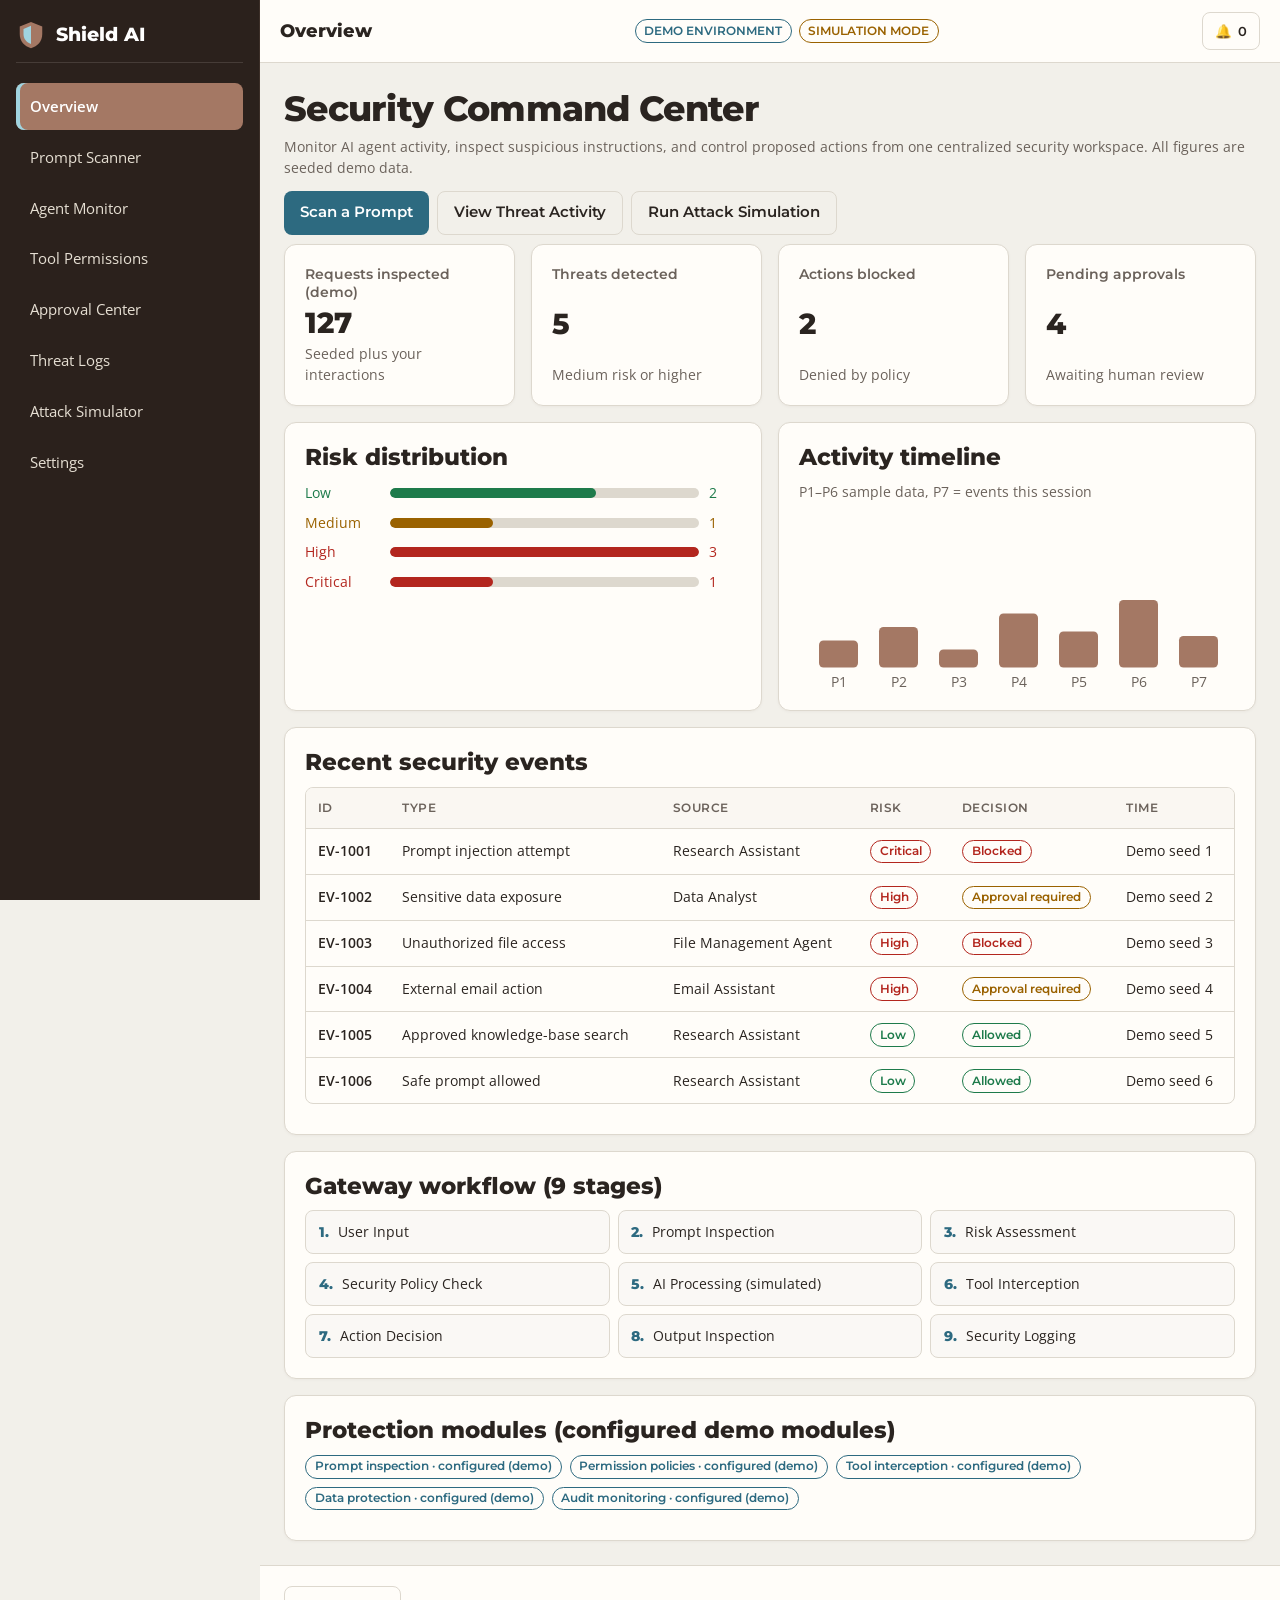
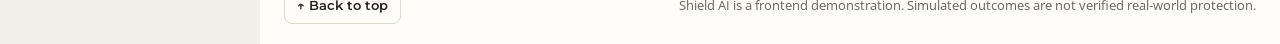
==== shield-ai/index.html @ d983a5f2 "feat: add Project 1 (Shield AI) with full responsive layout per DecodeLabs specification" ====
<!DOCTYPE html>
<html lang="en">
<head>
<meta charset="utf-8">
<meta name="viewport" content="width=device-width, initial-scale=1, viewport-fit=cover">
<title>Shield AI — AI Agent Security Shield</title>
<link rel="preconnect" href="https://fonts.googleapis.com">
<link rel="preconnect" href="https://fonts.gstatic.com" crossorigin>
<link href="https://fonts.googleapis.com/css2?family=Montserrat:wght@600;800&family=Open+Sans:wght@400;600&display=swap" rel="stylesheet">
<link rel="stylesheet" href="css/style.css">
<link rel="stylesheet" href="css/responsive.css">
</head>
<body>
<div class="shell">
<aside id="side" aria-label="Sidebar navigation" role="navigation">
  <div class="brand-row">
    <div class="brand">
      <svg width="30" height="30" viewBox="0 0 32 32" aria-hidden="true" focusable="false"><path d="M16 2 4 7v8c0 8 5 13 12 15 7-2 12-7 12-15V7z" fill="#A47864"/><path d="M16 6 8 9.5V15c0 5.5 3.3 9 8 10.6V6z" fill="#A0D4E0"/></svg>
      <span>Shield AI</span>
    </div>
    <button class="drawer-close" id="drawer-close" aria-label="Close navigation menu">✕</button>
  </div>
  <nav aria-label="Primary" id="nav"></nav>
</aside>
<div id="overlay" class="drawer-overlay" aria-hidden="true"></div>

<div class="content-wrapper">
<header class="top">
  <div class="top-brand-group">
    <button class="btn alt sm" id="menu" aria-label="Open navigation menu" aria-expanded="false" aria-controls="side">☰ Menu</button>
    <strong id="pname">Overview</strong>
  </div>
  <div class="env-badges">
    <span class="badge info" title="Demo Environment">DEMO ENVIRONMENT</span>
    <span class="badge warn" title="Simulation Mode">SIMULATION MODE</span>
  </div>
  <button class="btn alt sm" id="bell" aria-label="Notifications">🔔 <span id="bn">0</span></button>
</header>

<main id="main">

<section id="v-overview">
  <h1>Security Command Center</h1>
  <p class="note" style="margin:.4rem 0 .8rem">Monitor AI agent activity, inspect suspicious instructions, and control proposed actions from one centralized security workspace. All figures are seeded demo data.</p>
  <div class="row">
    <button class="btn" data-go="scanner">Scan a Prompt</button>
    <button class="btn alt" data-go="logs">View Threat Activity</button>
    <button class="btn alt" data-go="sim">Run Attack Simulation</button>
  </div>
  <div class="grid g4" id="kpis"></div>
  <div class="grid g2" style="margin-top:1rem">
    <article class="card">
      <h2>Risk distribution</h2>
      <div id="risk"></div>
    </article>
    <article class="card">
      <h2>Activity timeline</h2>
      <p class="note" style="margin-bottom:.5rem">P1–P6 sample data, P7 = events this session</p>
      <svg id="chart" viewBox="0 0 280 120" role="img" aria-label="Bar chart of sample security activity" width="100%"></svg>
    </article>
  </div>
  <article class="card" style="margin-top:1rem">
    <h2>Recent security events</h2>
    <div class="wrap" tabindex="0" role="region" aria-label="Recent security events table">
      <table>
        <thead><tr><th>ID</th><th>Type</th><th>Source</th><th>Risk</th><th>Decision</th><th>Time</th></tr></thead>
        <tbody id="recent"></tbody>
      </table>
    </div>
  </article>
  <article class="card" style="margin-top:1rem">
    <h2>Gateway workflow (9 stages)</h2>
    <ol class="flow" id="wf9"></ol>
  </article>
  <article class="card" style="margin-top:1rem">
    <h2>Protection modules (configured demo modules)</h2>
    <div class="row" id="mods"></div>
  </article>
</section>

<section id="v-scanner" hidden>
  <h1>Prompt Scanner</h1>
  <p class="note" style="margin:.4rem 0 .8rem">Inspect natural-language instructions for prompt injection, jailbreaks, and sensitive data leakage.</p>
  <div class="grid g2" style="margin-top:.8rem">
    <article class="card">
      <label for="pin">Prompt to inspect</label>
      <textarea id="pin" rows="6" maxlength="1000" placeholder="Enter prompt to analyze for safety..."></textarea>
      <p class="note"><span id="cc">0</span>/1000 characters · <span id="st" role="status">Ready</span></p>
      <div class="row">
        <button class="btn" id="an">Analyze Prompt</button>
        <button class="btn alt" id="cl">Clear</button>
      </div>
      <h3 style="margin-top:.8rem">Example prompts</h3>
      <div class="row" id="ex"></div>
      <p class="note" style="margin-top:.8rem">Raw prompts are never stored. Pattern matching is a first-stage heuristic and cannot catch every injection or data leak.</p>
    </article>
    <article class="card" id="sres" aria-live="polite">
      <p class="note">Results appear here.</p>
    </article>
  </div>
</section>

<section id="v-agents" hidden>
  <h1>Agent Monitor</h1>
  <p class="note" style="margin:.4rem 0 .8rem">Simulated autonomous agents with active permission bounds and policy telemetry. No real agent is connected.</p>
  <div class="grid g2" id="ag" style="margin-top:.8rem"></div>
  <article class="card" style="margin-top:1rem">
    <h2 id="agt">Select an agent</h2>
    <ol class="flow" id="agf"></ol>
  </article>
</section>

<section id="v-perms" hidden>
  <h1>Tool Permissions</h1>
  <p class="note" style="margin:.4rem 0 .8rem">Agents propose; policy decides. These toggles change local demo state only and do not enforce real server-side access control.</p>
  <article class="card" style="margin-top:.8rem">
    <h2>Policy switches</h2>
    <div id="pol"></div>
  </article>
  <article class="card" style="margin-top:.8rem">
    <h2>Permission matrix</h2>
    <div class="wrap" tabindex="0" role="region" aria-label="Tool permissions table">
      <table>
        <thead><tr><th>Tool</th><th>Description</th><th>Agent</th><th>Risk</th><th>Permission</th></tr></thead>
        <tbody id="pt"></tbody>
      </table>
    </div>
    <div class="row" style="margin-top:.8rem">
      <button class="btn alt" id="prst">Reset to defaults</button>
    </div>
  </article>
  <article class="card" style="margin-top:1rem">
    <h3>Least privilege principle</h3>
    <p class="note">Agents should receive only the permissions necessary to perform their assigned tasks, preventing unauthorized data exfiltration or destructive actions.</p>
  </article>
</section>

<section id="v-appr" hidden>
  <h1>Approval Center</h1>
  <p class="note" style="margin:.4rem 0 .8rem"><strong>Demo approval center only — no external operations are executed.</strong></p>
  <article class="card" style="margin-top:.8rem">
    <h2>Pending and resolved actions</h2>
    <div class="wrap" tabindex="0" role="region" aria-label="Approval requests table">
      <table>
        <thead><tr><th>ID</th><th>Agent</th><th>Operation</th><th>Risk</th><th>Reason</th><th>Status</th><th>Actions</th></tr></thead>
        <tbody id="ap"></tbody>
      </table>
    </div>
  </article>
</section>

<section id="v-logs" hidden>
  <h1>Threat Logs</h1>
  <p class="note" style="margin:.4rem 0 .8rem">Audited security events and intercept records. Seeded records are demonstration data.</p>
  <article class="card" style="margin-top:.8rem">
    <div class="grid g4">
      <div><label for="fq">Search</label><input id="fq" type="search" placeholder="Filter by keyword..."></div>
      <div><label for="fs">Severity</label><select id="fs"><option value="">All severities</option><option>Low</option><option>Medium</option><option>High</option><option>Critical</option></select></div>
      <div><label for="fc">Category</label><select id="fc"></select></div>
      <div><label for="fd">Decision</label><select id="fd"><option value="">All decisions</option><option>Allowed</option><option>Approval required</option><option>Blocked</option></select></div>
    </div>
    <div class="row" style="margin-top:.8rem">
      <button class="btn alt sm" id="fx">Clear filters</button>
      <span class="note" id="fcnt"></span>
    </div>
    <div class="wrap" tabindex="0" role="region" aria-label="Threat logs table">
      <table>
        <thead><tr><th>ID</th><th>Time</th><th>Category</th><th>Severity</th><th>Source</th><th>Decision</th></tr></thead>
        <tbody id="lt"></tbody>
      </table>
    </div>
  </article>
</section>

<section id="v-sim" hidden>
  <h1>Attack Simulator</h1>
  <p class="note" style="margin:.4rem 0 .8rem">Test policy enforcement against simulated threat vectors. Every scenario is evaluated locally in the browser.</p>
  <div class="grid g2" style="margin-top:.8rem">
    <article class="card">
      <label for="sc">Scenario</label>
      <select id="sc"></select>
      <p id="sd" class="note" style="margin:.5rem 0"></p>
      <button class="btn" id="run">Run simulation</button>
      <ol class="flow" id="sf" style="margin-top:.8rem"></ol>
    </article>
    <article class="card" id="sr" aria-live="polite">
      <p class="note">Run a scenario to see the security decision.</p>
    </article>
  </div>
</section>

<section id="v-set" hidden>
  <h1>Settings</h1>
  <p class="note" style="margin:.4rem 0 .8rem">Local demo preferences and threshold configuration. These adjust frontend demo behaviour only.</p>
  <article class="card" style="margin-top:.8rem">
    <label for="sens">Risk sensitivity threshold</label>
    <select id="sens">
      <option value="0.8">Low (0.8x multiplier)</option>
      <option value="1">Balanced (1.0x default)</option>
      <option value="1.25">High (1.25x strict)</option>
    </select>
    <div class="sw"><input type="checkbox" id="ab"><label for="ab">Automatically block critical risk</label></div>
    <div class="sw"><input type="checkbox" id="ha"><label for="ha">Require human approval for high risk</label></div>
    <div class="sw"><input type="checkbox" id="mk"><label for="mk">Mask sensitive data in results</label></div>
    <div class="sw"><input type="checkbox" id="nt"><label for="nt">Show toast notifications</label></div>
    <div class="row" style="margin-top:1rem">
      <button class="btn" id="sv">Apply settings</button>
      <button class="btn alt" id="sr2">Reset to defaults</button>
      <button class="btn alt" id="clr">Clear demo activity</button>
    </div>
  </article>
</section>

</main>

<footer class="site-footer">
  <button class="btn alt sm" id="top" aria-label="Scroll back to top">↑ Back to top</button>
  <span>Shield AI is a frontend demonstration. Simulated outcomes are not verified real-world protection.</span>
</footer>
</div></div>

<dialog id="dlg" aria-labelledby="dt">
  <h2 id="dt"></h2>
  <div id="db"></div>
  <div class="row" style="justify-content:flex-end;margin-top:1rem">
    <button class="btn" id="dx">Close</button>
  </div>
</dialog>

<div id="toast" role="status" aria-live="polite" hidden></div>

<script src="js/app.js"></script>
</body>
</html>
---- shield-ai/css/style.css ----
/* ==========================================================================
   Shield AI — AI Agent Security Shield (DecodeLabs Project 1)
   Mobile-First Base & Component Stylesheet
   ========================================================================== */

:root {
  /* DecodeLabs 2025 Palette */
  --mocha: #A47864;      /* Stability */
  --blue: #A0D4E0;       /* Trust */
  --grey: #F2F0EA;       /* Refinement */
  --ink: #2A2420;        /* Deep readable text */
  --mute: #6B625B;       /* Secondary text */
  --line: #DDD8CE;       /* Subtle warm borders */
  --card: #FFFDF9;       /* Card background */
  --side: #2B211C;       /* Dark sidebar */
  --acc: #2D6A80;        /* Primary action teal */
  --acc-hover: #225364;  /* Hover state */
  --ok: #1E7B4B;         /* Verified / Allowed */
  --warn: #9A6200;       /* Caution / Restricted */
  --bad: #B3261E;        /* Danger / Blocked */
  
  /* Typography: Max 2 font families, 3 weights (400, 600, 800) */
  --h: "Montserrat", -apple-system, BlinkMacSystemFont, "Segoe UI", Roboto, sans-serif;
  --b: "Open Sans", -apple-system, BlinkMacSystemFont, "Segoe UI", Roboto, sans-serif;
}

/* --------------------------------------------------------------------------
   Reset & Document Base
   -------------------------------------------------------------------------- */
*, *::before, *::after {
  box-sizing: border-box;
  margin: 0;
  padding: 0;
}

html {
  scroll-behavior: smooth;
  -webkit-text-size-adjust: 100%;
}

body {
  font-family: var(--b);
  font-weight: 400;
  font-size: clamp(0.875rem, 0.4vw + 0.8rem, 1rem);
  line-height: 1.55;
  background-color: var(--grey);
  color: var(--ink);
  overflow-x: hidden;
  min-height: 100vh;
  min-height: 100dvh;
}

body.drawer-open {
  overflow: hidden;
}

/* --------------------------------------------------------------------------
   Fluid Typography
   -------------------------------------------------------------------------- */
h1, h2, h3 {
  font-family: var(--h);
  font-weight: 800;
  line-height: 1.25;
  color: var(--ink);
}

h1 {
  font-size: clamp(1.35rem, 2.5vw + 0.9rem, 2.2rem);
  letter-spacing: -0.02em;
}

h2 {
  font-size: clamp(1.1rem, 1.5vw + 0.75rem, 1.45rem);
  margin-bottom: 0.6rem;
}

h3 {
  font-size: clamp(0.95rem, 0.8vw + 0.75rem, 1.15rem);
  font-weight: 600;
}

p, .note {
  overflow-wrap: break-word;
}

.note {
  font-size: clamp(0.8rem, 0.3vw + 0.75rem, 0.875rem);
  color: var(--mute);
  line-height: 1.45;
}

code {
  font-family: ui-monospace, SFMono-Regular, Menlo, Monaco, Consolas, "Liberation Mono", monospace;
  font-size: 0.86em;
  background: rgba(42, 36, 32, 0.06);
  padding: 0.15rem 0.35rem;
  border-radius: 4px;
  word-break: break-all;
  overflow-wrap: anywhere;
}

/* Accessible Focus States */
:focus-visible {
  outline: 3px solid var(--blue);
  outline-offset: 2px;
}

/* Responsive Media & Assets */
img, svg {
  max-width: 100%;
  height: auto;
  display: block;
}

/* --------------------------------------------------------------------------
   Macro Layout (Mobile-First CSS Grid)
   -------------------------------------------------------------------------- */
.shell {
  display: grid;
  grid-template-columns: minmax(0, 1fr);
  min-height: 100vh;
  min-height: 100dvh;
  width: 100%;
  max-width: 100vw;
  position: relative;
}

.content-wrapper {
  display: flex;
  flex-direction: column;
  min-width: 0;
  max-width: 100%;
  width: 100%;
  min-height: 100vh;
  min-height: 100dvh;
}

main {
  flex: 1 0 auto;
  padding: clamp(0.85rem, 2.5vw, 1.5rem);
  width: 100%;
  max-width: 1300px;
  margin: 0 auto;
  min-width: 0;
}

section {
  min-width: 0;
  max-width: 100%;
}

/* --------------------------------------------------------------------------
   Navigation Sidebar & Mobile Drawer
   -------------------------------------------------------------------------- */
aside {
  position: fixed;
  inset: 0 auto 0 0;
  width: min(290px, 86vw);
  height: 100vh;
  height: 100dvh;
  background: var(--side);
  color: var(--grey);
  padding: 1.25rem 1rem;
  transform: translateX(-100%);
  transition: transform 0.25s cubic-bezier(0.4, 0, 0.2, 1);
  z-index: 100;
  overflow-y: auto;
  -webkit-overflow-scrolling: touch;
  display: flex;
  flex-direction: column;
  box-shadow: 2px 0 16px rgba(0, 0, 0, 0.3);
}

aside.open {
  transform: translateX(0);
}

.drawer-overlay {
  position: fixed;
  inset: 0;
  background: rgba(42, 36, 32, 0.65);
  backdrop-filter: blur(2px);
  -webkit-backdrop-filter: blur(2px);
  opacity: 0;
  pointer-events: none;
  transition: opacity 0.25s ease;
  z-index: 95;
}

.drawer-overlay.open {
  opacity: 1;
  pointer-events: auto;
}

.brand-row {
  display: flex;
  align-items: center;
  justify-content: space-between;
  gap: 0.5rem;
  margin-bottom: 1.25rem;
  padding-bottom: 0.75rem;
  border-bottom: 1px solid rgba(221, 216, 206, 0.15);
}

.brand {
  display: flex;
  gap: 0.65rem;
  align-items: center;
  font-family: var(--h);
  font-weight: 800;
  font-size: 1.2rem;
  color: #FFF;
}

.drawer-close {
  display: inline-flex;
  align-items: center;
  justify-content: center;
  background: transparent;
  border: 0;
  color: #E6DFD3;
  font-size: 1.3rem;
  width: 44px;
  height: 44px;
  border-radius: 8px;
  cursor: pointer;
  transition: background 0.15s, color 0.15s;
}

.drawer-close:hover {
  background: #3C2F28;
  color: #FFF;
}

nav {
  display: flex;
  flex-direction: column;
  gap: 0.25rem;
}

nav button {
  display: flex;
  align-items: center;
  width: 100%;
  text-align: left;
  background: none;
  border: 0;
  color: #E6DFD3;
  padding: 0.75rem 0.9rem;
  border-radius: 8px;
  font: inherit;
  font-size: 0.92rem;
  cursor: pointer;
  min-height: 44px;
  transition: background 0.15s, color 0.15s;
}

nav button:hover,
nav button:focus-visible {
  background: #3C2F28;
  color: #FFF;
}

nav button[aria-current=page] {
  background: var(--mocha);
  color: #FFF;
  font-weight: 600;
  box-shadow: inset 4px 0 0 var(--blue);
}

/* --------------------------------------------------------------------------
   Header (Top Bar)
   -------------------------------------------------------------------------- */
.top {
  display: flex;
  align-items: center;
  justify-content: space-between;
  gap: 0.6rem;
  flex-wrap: wrap;
  padding: 0.75rem clamp(0.75rem, 2vw, 1.25rem);
  background: var(--card);
  border-bottom: 1px solid var(--line);
  position: sticky;
  top: 0;
  z-index: 30;
}

.top-brand-group {
  display: flex;
  align-items: center;
  gap: 0.6rem;
}

#pname {
  font-family: var(--h);
  font-weight: 800;
  font-size: clamp(1rem, 1.8vw, 1.15rem);
  color: var(--ink);
  white-space: nowrap;
}

.env-badges {
  display: flex;
  gap: 0.4rem;
  align-items: center;
  flex-wrap: wrap;
}

@media (max-width: 620px) {
  .top {
    display: grid;
    grid-template-columns: 1fr auto;
    grid-template-areas:
      "brand bell"
      "badges badges";
    gap: 0.45rem;
    padding: 0.6rem clamp(0.75rem, 2vw, 1rem);
  }

  .top-brand-group {
    grid-area: brand;
  }

  #bell {
    grid-area: bell;
  }

  .env-badges {
    grid-area: badges;
    justify-content: flex-start;
  }
}

.badge {
  font-family: var(--h);
  font-weight: 600;
  font-size: clamp(0.68rem, 0.4vw + 0.62rem, 0.76rem);
  padding: 0.22rem 0.55rem;
  border-radius: 99px;
  border: 1px solid currentColor;
  display: inline-flex;
  align-items: center;
  gap: 0.3rem;
  white-space: nowrap;
  line-height: 1.2;
}

.ok   { color: var(--ok); }
.warn { color: var(--warn); }
.bad  { color: var(--bad); }
.info { color: var(--acc); }

/* --------------------------------------------------------------------------
   Buttons & Interactive Elements
   -------------------------------------------------------------------------- */
.btn {
  font-family: var(--h);
  font-weight: 600;
  font-size: clamp(0.85rem, 0.3vw + 0.8rem, 0.92rem);
  background: var(--acc);
  color: #FFF;
  border: 0;
  border-radius: 8px;
  padding: 0.65rem 1rem;
  min-height: 44px;
  display: inline-flex;
  align-items: center;
  justify-content: center;
  gap: 0.4rem;
  cursor: pointer;
  transition: background 0.15s, border-color 0.15s, transform 0.1s;
  text-decoration: none;
  line-height: 1.2;
  text-align: center;
}

.btn:hover {
  background: var(--acc-hover);
}

.btn:active {
  transform: translateY(1px);
}

.btn.alt {
  background: transparent;
  color: var(--ink);
  border: 1px solid var(--line);
}

.btn.alt:hover {
  background: rgba(164, 120, 100, 0.09);
  border-color: var(--mocha);
}

.btn.sm {
  min-height: 38px;
  padding: 0.35rem 0.75rem;
  font-size: 0.84rem;
}

.row {
  display: flex;
  gap: 0.5rem;
  flex-wrap: wrap;
  align-items: center;
  margin: 0.6rem 0;
}

/* --------------------------------------------------------------------------
   Cards & Layout Grids (Mobile-First)
   -------------------------------------------------------------------------- */
.grid {
  display: grid;
  gap: clamp(0.75rem, 1.8vw, 1rem);
  grid-template-columns: 1fr;
}

.card {
  background: var(--card);
  border: 1px solid var(--line);
  border-radius: 12px;
  padding: clamp(0.9rem, 2vw, 1.25rem);
  min-width: 0;
  max-width: 100%;
  width: 100%;
  box-shadow: 0 1px 3px rgba(42, 36, 32, 0.04);
}

.kpi {
  container-type: inline-size;
  display: flex;
  flex-direction: column;
  justify-content: space-between;
  min-height: 110px;
}

.kpi h3 {
  font-size: 0.88rem;
  color: var(--mute);
  font-weight: 600;
  line-height: 1.3;
}

.kpi b {
  display: block;
  font-family: var(--h);
  font-weight: 800;
  font-size: clamp(1.6rem, 5cqw + 1.2rem, 2.3rem);
  color: var(--ink);
  line-height: 1.1;
  margin: 0.35rem 0;
}

/* --------------------------------------------------------------------------
   Responsive Tables with Contained Scrolling
   -------------------------------------------------------------------------- */
.wrap {
  width: 100%;
  max-width: 100%;
  overflow-x: auto;
  -webkit-overflow-scrolling: touch;
  margin: 0.6rem 0;
  border-radius: 8px;
  border: 1px solid var(--line);
  background: var(--card);
  position: relative;
  scrollbar-width: thin;
}

.wrap::-webkit-scrollbar {
  height: 6px;
}

.wrap::-webkit-scrollbar-thumb {
  background: var(--line);
  border-radius: 3px;
}

table {
  width: 100%;
  border-collapse: collapse;
  font-size: 0.88rem;
  min-width: 580px;
}

th, td {
  text-align: left;
  padding: 0.65rem 0.75rem;
  border-bottom: 1px solid var(--line);
  vertical-align: middle;
}

th:first-child, td:first-child {
  white-space: nowrap;
  font-variant-numeric: tabular-nums;
  font-weight: 600;
}

th {
  background: #FAF7F2;
  font-family: var(--h);
  font-weight: 600;
  font-size: 0.78rem;
  color: var(--mute);
  text-transform: uppercase;
  letter-spacing: 0.04em;
  position: sticky;
  top: 0;
  z-index: 1;
}

tbody tr:last-child td {
  border-bottom: none;
}

tbody tr[data-id] {
  cursor: pointer;
  transition: background 0.12s;
}

tbody tr[data-id]:hover,
tbody tr[data-id]:focus-visible {
  background: rgba(164, 120, 100, 0.12);
}

.table-actions {
  display: inline-flex;
  gap: 0.35rem;
  align-items: center;
  flex-wrap: nowrap;
  white-space: nowrap;
}

/* --------------------------------------------------------------------------
   Forms & Controls
   -------------------------------------------------------------------------- */
textarea, input, select {
  font: inherit;
  width: 100%;
  padding: 0.65rem 0.8rem;
  border: 1px solid var(--line);
  border-radius: 8px;
  background: var(--card);
  color: var(--ink);
  min-height: 44px;
  transition: border-color 0.15s, box-shadow 0.15s;
}

textarea {
  min-height: 120px;
  resize: vertical;
  line-height: 1.5;
}

textarea:focus,
input:focus,
select:focus {
  border-color: var(--acc);
  box-shadow: 0 0 0 3px rgba(160, 212, 224, 0.35);
  outline: none;
}

label {
  font-weight: 600;
  font-size: 0.9rem;
  display: block;
  margin-bottom: 0.35rem;
}

.sw {
  display: flex;
  gap: 0.75rem;
  align-items: center;
  min-height: 44px;
  padding: 0.2rem 0;
}

.sw input[type=checkbox] {
  width: 22px;
  height: 22px;
  min-height: 22px;
  accent-color: var(--acc);
  cursor: pointer;
  flex-shrink: 0;
}

.sw label {
  margin-bottom: 0;
  cursor: pointer;
  font-weight: 600;
}

/* --------------------------------------------------------------------------
   Data Visualizations & Workflow Stages
   -------------------------------------------------------------------------- */
.bar {
  height: 100%;
  border-radius: 99px;
  background: currentColor;
  transition: width 0.3s ease;
}

.rb {
  display: grid;
  grid-template-columns: 75px 1fr 32px;
  gap: 0.6rem;
  align-items: center;
  margin: 0.5rem 0;
  font-size: 0.88rem;
}

.rb div {
  background: var(--line);
  border-radius: 99px;
  height: 10px;
  overflow: hidden;
}

.flow {
  display: grid;
  gap: 0.5rem;
  grid-template-columns: 1fr;
  counter-reset: s;
}

.flow li {
  list-style: none;
  padding: 0.6rem 0.8rem;
  border: 1px solid var(--line);
  border-radius: 8px;
  font-size: 0.88rem;
  counter-increment: s;
  background: #FAF8F5;
  transition: all 0.2s;
  word-break: break-word;
}

.flow li::before {
  content: counter(s) ". ";
  font-weight: 800;
  font-family: var(--h);
  color: var(--acc);
  margin-right: 0.3rem;
}

.flow li.on {
  border-color: var(--acc);
  background: rgba(160, 212, 224, 0.22);
  font-weight: 600;
  box-shadow: 0 0 0 1px var(--acc);
}

.res {
  border-left: 6px solid currentColor;
}

#chart {
  width: 100%;
  height: auto;
  max-height: 180px;
  display: block;
}

/* --------------------------------------------------------------------------
   Modals, Toasts & Footer
   -------------------------------------------------------------------------- */
dialog {
  max-width: min(92vw, 560px);
  width: 100%;
  max-height: 88vh;
  max-height: 88dvh;
  overflow-y: auto;
  -webkit-overflow-scrolling: touch;
  border: 1px solid var(--line);
  border-radius: 14px;
  background: var(--card);
  color: var(--ink);
  padding: clamp(1rem, 3vw, 1.5rem);
  box-shadow: 0 12px 36px rgba(0, 0, 0, 0.22);
}

dialog::backdrop {
  background: rgba(42, 36, 32, 0.65);
  backdrop-filter: blur(3px);
  -webkit-backdrop-filter: blur(3px);
}

dialog h2 {
  margin-top: 0;
  padding-bottom: 0.5rem;
  border-bottom: 1px solid var(--line);
}

#db {
  margin: 1rem 0;
  line-height: 1.6;
  word-break: break-word;
}

#db p {
  margin: 0.5rem 0;
}

#toast {
  position: fixed;
  bottom: 1.25rem;
  right: 1.25rem;
  left: 1.25rem;
  max-width: 400px;
  margin: 0 auto;
  background: var(--side);
  color: #FFF;
  padding: 0.85rem 1.2rem;
  border-radius: 10px;
  z-index: 200;
  box-shadow: 0 6px 20px rgba(0, 0, 0, 0.3);
  font-size: 0.9rem;
}

.site-footer {
  padding: 1.25rem clamp(0.85rem, 2.5vw, 1.5rem);
  border-top: 1px solid var(--line);
  background: var(--card);
  margin-top: auto;
  display: flex;
  flex-wrap: wrap;
  gap: 0.75rem;
  align-items: center;
  justify-content: space-between;
  font-size: 0.82rem;
  color: var(--mute);
}

[hidden] {
  display: none !important;
}

/* Reduced Motion Preference */
@media (prefers-reduced-motion: reduce) {
  *, *::before, *::after {
    transition: none !important;
    animation: none !important;
  }
}
---- shield-ai/css/responsive.css ----
/* ==========================================================================
   Shield AI — AI Agent Security Shield (DecodeLabs Project 1)
   Responsive Breakpoints Stylesheet
   Mobile-First Strategy:
     - Default: Mobile (320px – 767px)
     - Intermediate Mobile / Phablet: 480px
     - Tablet: 768px – 1023px (DecodeLabs Recommended)
     - Desktop: 1024px and above (DecodeLabs Recommended)
     - Large Desktop: 1440px and above
   ========================================================================== */

/* --------------------------------------------------------------------------
   Phablet & Mobile Landscape (min-width: 480px)
   -------------------------------------------------------------------------- */
@media (min-width: 480px) {
  #kpis {
    grid-template-columns: repeat(2, 1fr);
  }

  .row .btn {
    flex: 0 1 auto;
  }
}

/* --------------------------------------------------------------------------
   Tablet Layout (min-width: 768px)
   -------------------------------------------------------------------------- */
@media (min-width: 768px) {
  main {
    padding: 1.5rem;
  }

  .g2 {
    grid-template-columns: repeat(2, minmax(0, 1fr));
  }

  .g4 {
    grid-template-columns: repeat(2, minmax(0, 1fr));
  }

  .flow {
    grid-template-columns: repeat(2, minmax(0, 1fr));
  }

  #toast {
    left: auto;
    margin: 0;
  }
}

/* --------------------------------------------------------------------------
   Desktop Layout (min-width: 1024px)
   -------------------------------------------------------------------------- */
@media (min-width: 1024px) {
  .shell {
    grid-template-columns: 260px minmax(0, 1fr);
  }

  aside {
    position: sticky;
    top: 0;
    height: 100vh;
    height: 100dvh;
    transform: none;
    box-shadow: none;
    z-index: 20;
    border-right: 1px solid #3C2F28;
    width: 260px;
  }

  aside.open {
    transform: none;
  }

  .drawer-overlay,
  .drawer-close,
  #menu {
    display: none !important;
  }

  .g4,
  #kpis {
    grid-template-columns: repeat(4, minmax(0, 1fr));
  }

  .g3 {
    grid-template-columns: repeat(3, minmax(0, 1fr));
  }

  #wf9 {
    grid-template-columns: repeat(3, minmax(0, 1fr));
  }
}

/* --------------------------------------------------------------------------
   Large Desktop / Ultra-Wide Layout (min-width: 1440px)
   -------------------------------------------------------------------------- */
@media (min-width: 1440px) {
  .shell {
    grid-template-columns: 280px minmax(0, 1fr);
  }

  aside {
    width: 280px;
  }

  main {
    max-width: 1440px;
    padding: 2rem;
  }
}
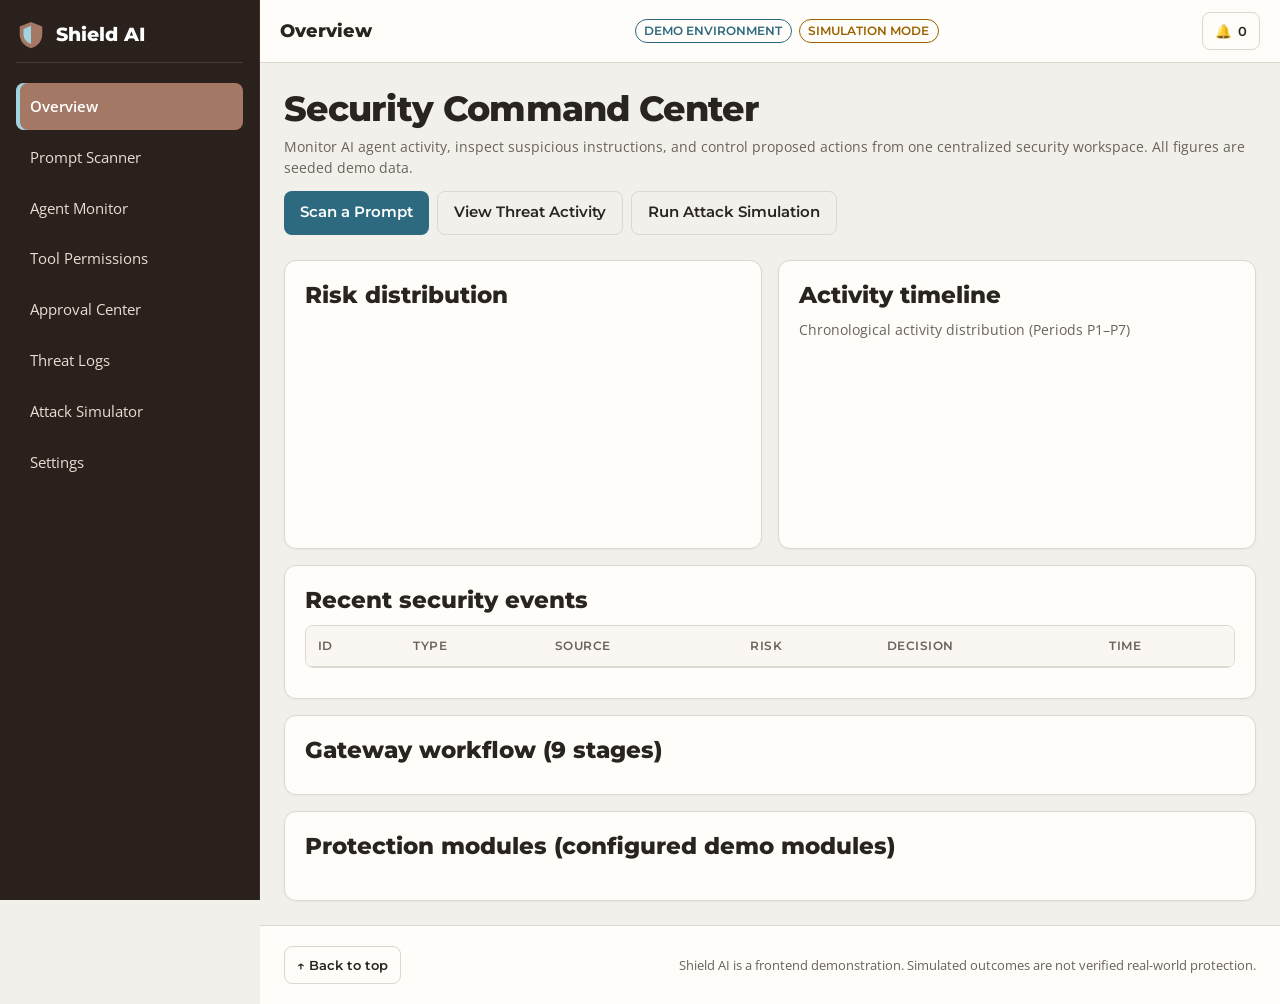
==== commit d44b6411: "feat: implement Project 2 backend API and full-stack integration (FastAPI + SQLite)" ====
--- a/shield-ai/index.html
+++ b/shield-ai/index.html
@@ -55,7 +55,7 @@
     </article>
     <article class="card">
       <h2>Activity timeline</h2>
-      <p class="note" style="margin-bottom:.5rem">P1–P6 sample data, P7 = events this session</p>
+      <p class="note" style="margin-bottom:.5rem">Chronological activity distribution (Periods P1–P7)</p>
       <svg id="chart" viewBox="0 0 280 120" role="img" aria-label="Bar chart of sample security activity" width="100%"></svg>
     </article>
   </div>
@@ -229,6 +229,7 @@
 
 <div id="toast" role="status" aria-live="polite" hidden></div>
 
+<script src="js/api.js"></script>
 <script src="js/app.js"></script>
 </body>
 </html>
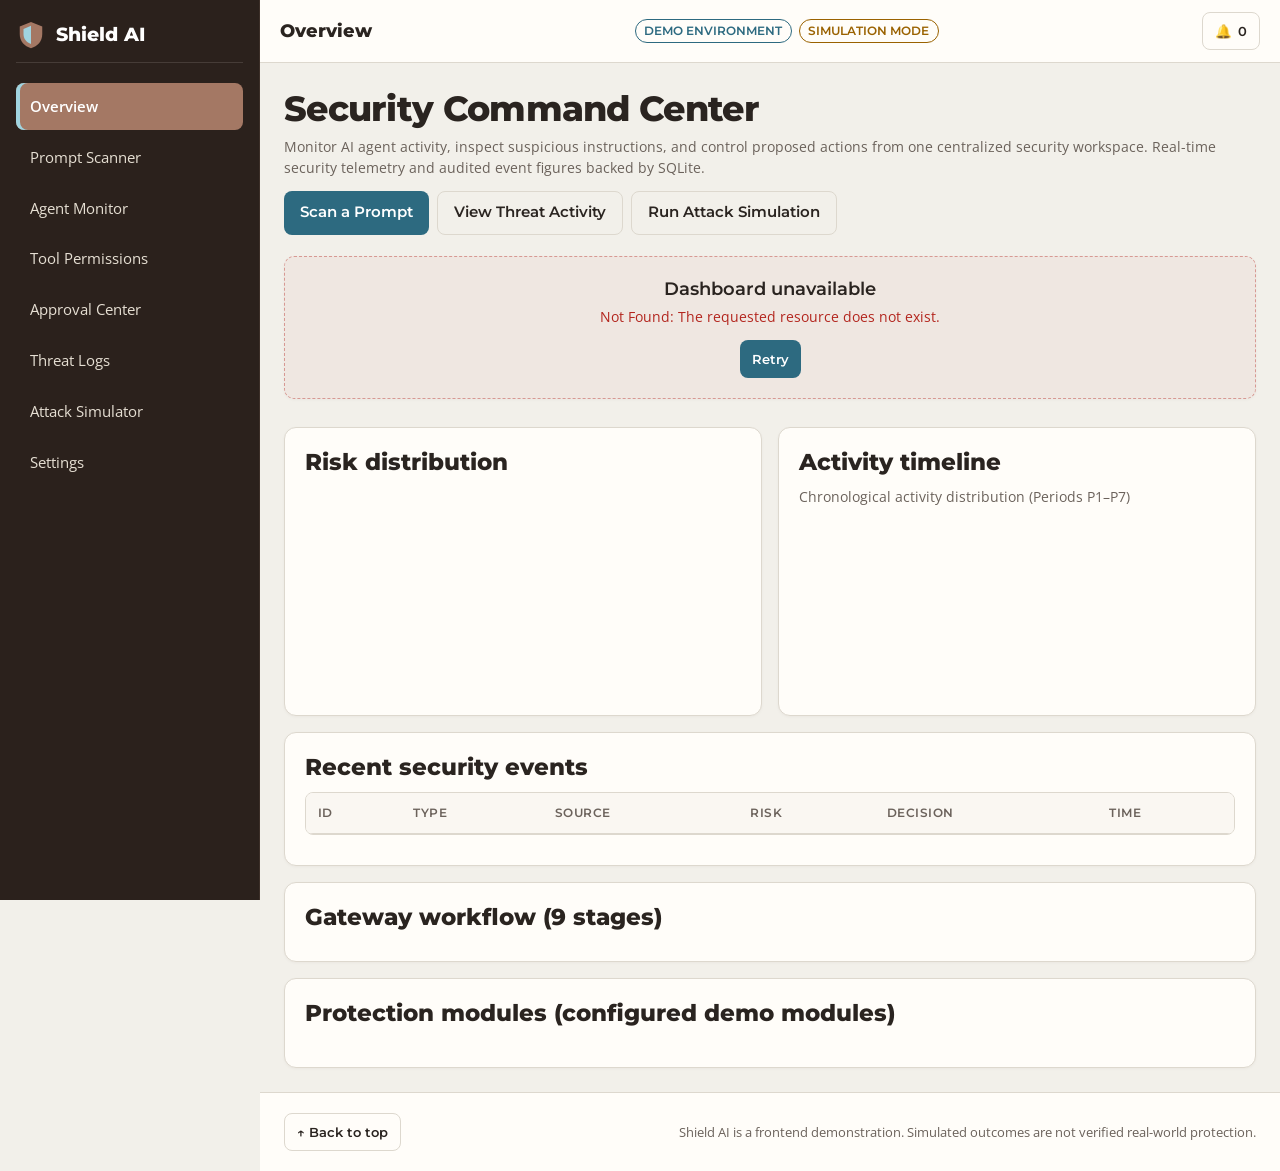
==== commit c0a1ed0b: "feat(project-4): complete full-stack frontend and backend integration (centralized API client + defe" ====
--- a/shield-ai/index.html
+++ b/shield-ai/index.html
@@ -41,7 +41,7 @@
 
 <section id="v-overview">
   <h1>Security Command Center</h1>
-  <p class="note" style="margin:.4rem 0 .8rem">Monitor AI agent activity, inspect suspicious instructions, and control proposed actions from one centralized security workspace. All figures are seeded demo data.</p>
+  <p class="note" style="margin:.4rem 0 .8rem">Monitor AI agent activity, inspect suspicious instructions, and control proposed actions from one centralized security workspace. Real-time security telemetry and audited event figures backed by SQLite.</p>
   <div class="row">
     <button class="btn" data-go="scanner">Scan a Prompt</button>
     <button class="btn alt" data-go="logs">View Threat Activity</button>
@@ -112,7 +112,7 @@
 
 <section id="v-perms" hidden>
   <h1>Tool Permissions</h1>
-  <p class="note" style="margin:.4rem 0 .8rem">Agents propose; policy decides. These toggles change local demo state only and do not enforce real server-side access control.</p>
+  <p class="note" style="margin:.4rem 0 .8rem">Agents propose; policy decides. Granular least-privilege permissions enforced server-side and persisted in SQLite.</p>
   <article class="card" style="margin-top:.8rem">
     <h2>Policy switches</h2>
     <div id="pol"></div>
@@ -174,7 +174,7 @@
 
 <section id="v-sim" hidden>
   <h1>Attack Simulator</h1>
-  <p class="note" style="margin:.4rem 0 .8rem">Test policy enforcement against simulated threat vectors. Every scenario is evaluated locally in the browser.</p>
+  <p class="note" style="margin:.4rem 0 .8rem">Test policy enforcement against simulated threat vectors. Scenarios are evaluated server-side through FastAPI policy hierarchy.</p>
   <div class="grid g2" style="margin-top:.8rem">
     <article class="card">
       <label for="sc">Scenario</label>
@@ -191,7 +191,7 @@
 
 <section id="v-set" hidden>
   <h1>Settings</h1>
-  <p class="note" style="margin:.4rem 0 .8rem">Local demo preferences and threshold configuration. These adjust frontend demo behaviour only.</p>
+  <p class="note" style="margin:.4rem 0 .8rem">Gateway security policy preferences and sensitivity thresholds persisted in the relational database.</p>
   <article class="card" style="margin-top:.8rem">
     <label for="sens">Risk sensitivity threshold</label>
     <select id="sens">
--- a/shield-ai/css/style.css
+++ b/shield-ai/css/style.css
@@ -736,6 +736,78 @@
   display: none !important;
 }
 
+/* --------------------------------------------------------------------------
+   Interactive States & Integration Helpers (DecodeLabs Project 4)
+   -------------------------------------------------------------------------- */
+.btn:disabled,
+button:disabled,
+select:disabled,
+input:disabled,
+textarea:disabled {
+  opacity: 0.6;
+  cursor: not-allowed !important;
+  pointer-events: none;
+}
+
+.loading-indicator {
+  display: inline-flex;
+  align-items: center;
+  gap: 0.5rem;
+  color: var(--mute);
+  font-size: 0.88rem;
+}
+
+.loading-indicator::before {
+  content: "";
+  display: inline-block;
+  width: 14px;
+  height: 14px;
+  border: 2px solid var(--line);
+  border-top-color: var(--acc);
+  border-radius: 50%;
+  animation: spin 0.8s linear infinite;
+}
+
+@keyframes spin {
+  to { transform: rotate(360deg); }
+}
+
+.state-banner {
+  padding: 1.25rem;
+  border-radius: 10px;
+  background: var(--card);
+  border: 1px dashed var(--line);
+  text-align: center;
+  margin: 0.75rem 0;
+}
+
+.state-banner.error {
+  border-color: rgba(179, 38, 30, 0.4);
+  background: rgba(179, 38, 30, 0.04);
+  color: var(--bad);
+}
+
+.state-banner.empty {
+  border-color: var(--line);
+  color: var(--mute);
+}
+
+.state-banner h3 {
+  margin-bottom: 0.35rem;
+}
+
+.state-banner p {
+  margin-bottom: 0.75rem;
+  font-size: 0.9rem;
+}
+
+.table-loading {
+  text-align: center;
+  padding: 1.5rem !important;
+  color: var(--mute);
+  font-style: italic;
+}
+
 /* Reduced Motion Preference */
 @media (prefers-reduced-motion: reduce) {
   *, *::before, *::after {
